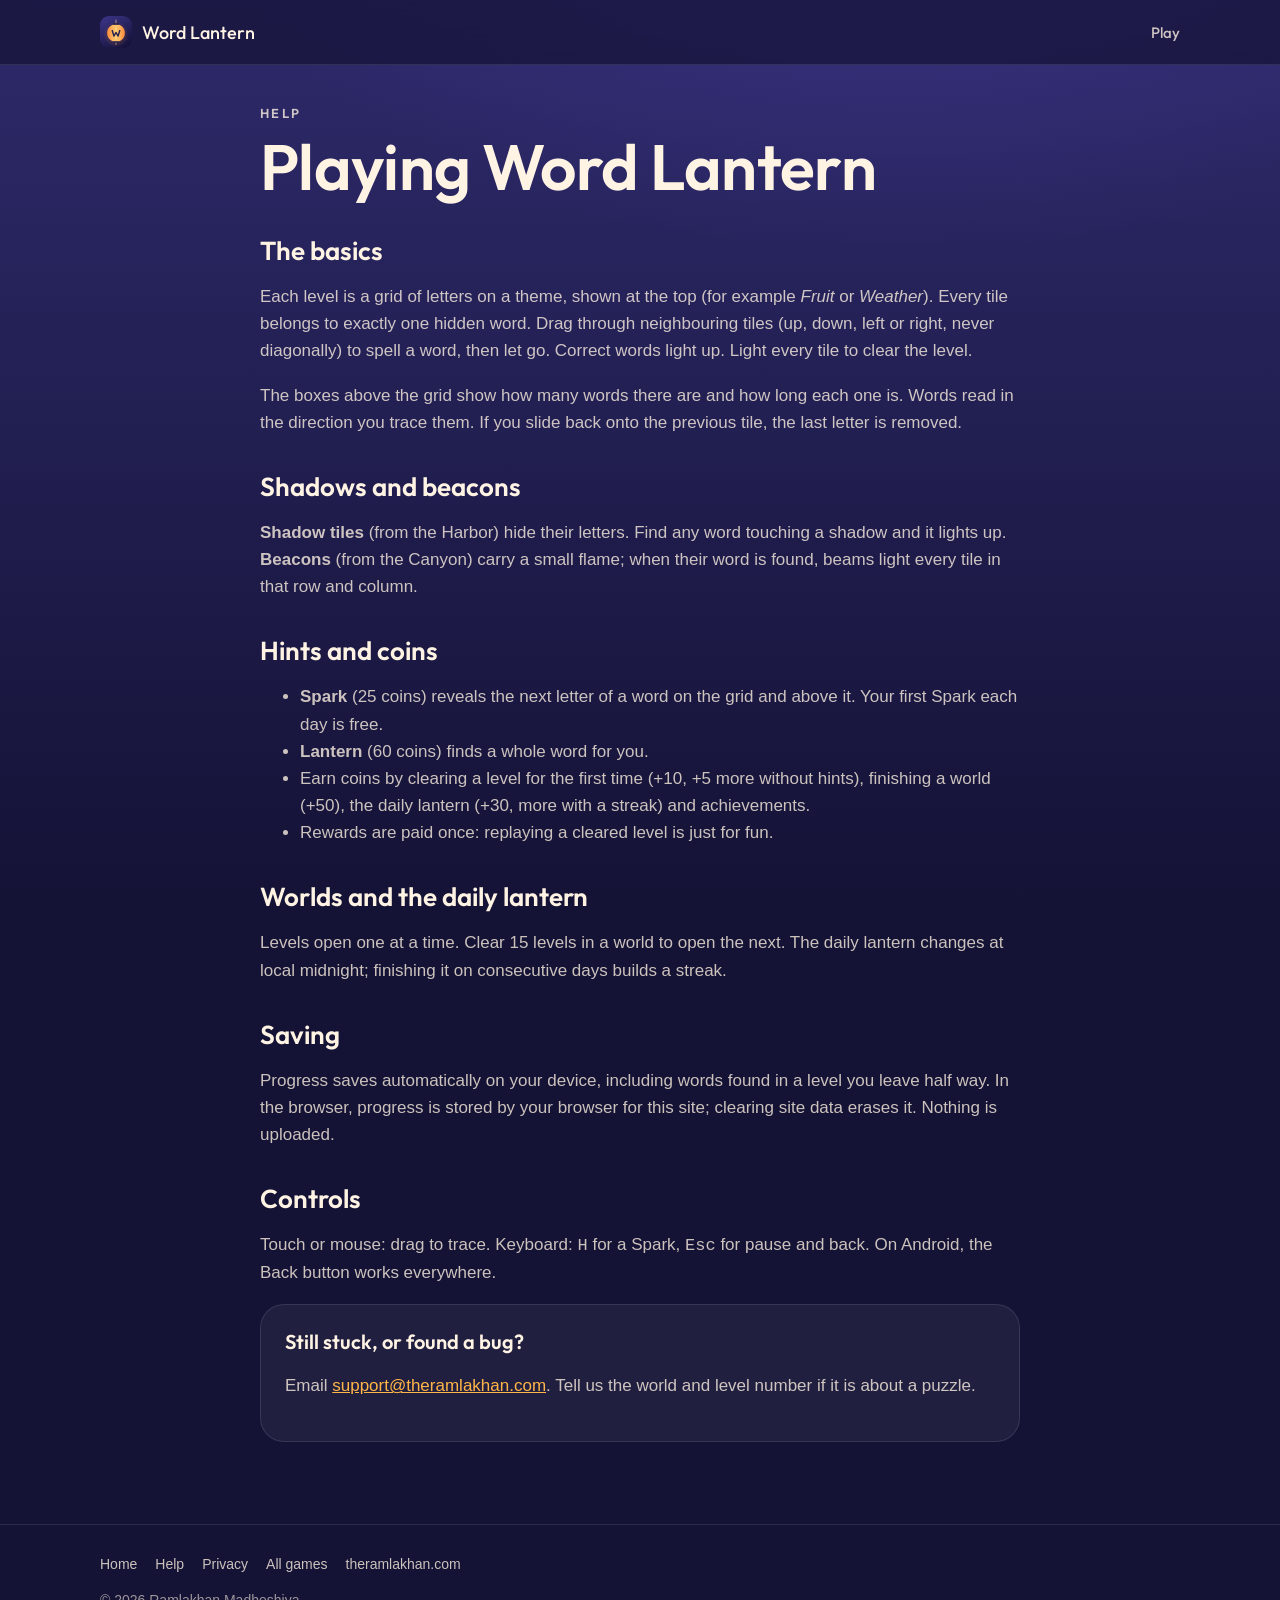
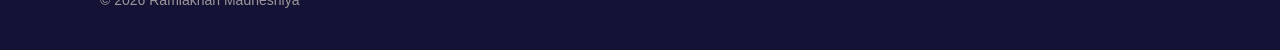
==== web/help/index.html @ ef2fd62b "Website pages, export presets, CI publishing and README Co-Authored-By: Claude Opus 5.5 <noreply@ant" ====
<!doctype html>
<html lang="en">
<head>
<meta charset="utf-8">
<meta name="viewport" content="width=device-width, initial-scale=1, viewport-fit=cover">
<title>Word Lantern Help</title>
<meta name="description" content="How to play Word Lantern, hints and coins, saving, and how to get in touch.">
<meta name="theme-color" content="#141235">
<link rel="icon" href="../icon.svg" type="image/svg+xml">
<link rel="preconnect" href="https://fonts.googleapis.com">
<link rel="preconnect" href="https://fonts.gstatic.com" crossorigin>
<link href="https://fonts.googleapis.com/css2?family=Outfit:wght@400;500;600;700&display=swap" rel="stylesheet">
<link rel="stylesheet" href="../assets/site.css">
</head>
<body>
<header class="nav">
  <div class="container nav-inner">
    <a class="wordmark" href="../"><img src="../images/icon-512.png" alt="" width="32" height="32"><span>Word Lantern</span></a>
    <a class="link" href="../play/">Play</a>
  </div>
</header>
<main class="container doc">
  <p class="eyebrow">Help</p>
  <h1>Playing Word Lantern</h1>

  <h2>The basics</h2>
  <p>Each level is a grid of letters on a theme, shown at the top (for example <em>Fruit</em> or <em>Weather</em>). Every tile belongs to exactly one hidden word. Drag through neighbouring tiles (up, down, left or right, never diagonally) to spell a word, then let go. Correct words light up. Light every tile to clear the level.</p>
  <p>The boxes above the grid show how many words there are and how long each one is. Words read in the direction you trace them. If you slide back onto the previous tile, the last letter is removed.</p>

  <h2>Shadows and beacons</h2>
  <p><strong>Shadow tiles</strong> (from the Harbor) hide their letters. Find any word touching a shadow and it lights up. <strong>Beacons</strong> (from the Canyon) carry a small flame; when their word is found, beams light every tile in that row and column.</p>

  <h2>Hints and coins</h2>
  <ul>
    <li><strong>Spark</strong> (25 coins) reveals the next letter of a word on the grid and above it. Your first Spark each day is free.</li>
    <li><strong>Lantern</strong> (60 coins) finds a whole word for you.</li>
    <li>Earn coins by clearing a level for the first time (+10, +5 more without hints), finishing a world (+50), the daily lantern (+30, more with a streak) and achievements.</li>
    <li>Rewards are paid once: replaying a cleared level is just for fun.</li>
  </ul>

  <h2>Worlds and the daily lantern</h2>
  <p>Levels open one at a time. Clear 15 levels in a world to open the next. The daily lantern changes at local midnight; finishing it on consecutive days builds a streak.</p>

  <h2>Saving</h2>
  <p>Progress saves automatically on your device, including words found in a level you leave half way. In the browser, progress is stored by your browser for this site; clearing site data erases it. Nothing is uploaded.</p>

  <h2>Controls</h2>
  <p>Touch or mouse: drag to trace. Keyboard: <kbd>H</kbd> for a Spark, <kbd>Esc</kbd> for pause and back. On Android, the Back button works everywhere.</p>

  <div class="card">
    <h3>Still stuck, or found a bug?</h3>
    <p>Email <a href="mailto:support@theramlakhan.com?subject=Word%20Lantern%20help">support@theramlakhan.com</a>. Tell us the world and level number if it is about a puzzle.</p>
  </div>
</main>
<footer class="footer">
  <div class="container">
    <div class="footer-top">
      <nav class="footer-links" aria-label="Site"><a href="../">Home</a> <a href="./" aria-current="page">Help</a> <a href="../privacy/">Privacy</a> <a href="/games/">All games</a> <a href="https://theramlakhan.com/">theramlakhan.com</a></nav>
    </div>
    <p class="footer-meta">© 2026 Ramlakhan Madheshiya</p>
  </div>
</footer>
</body>
</html>
---- web/assets/site.css ----
/* Word Lantern site. Night sky, paper tiles, lantern light. */
:root {
  --sky: #141235;
  --sky-2: #2E2A6B;
  --card: rgba(255, 255, 255, .06);
  --line: rgba(255, 255, 255, .10);
  --ink: #FFF4E3;
  --ink-2: rgba(255, 244, 227, .78);
  --ink-3: rgba(255, 244, 227, .58);
  --amber: #FFB547;
  --paper: #FBF1DE;
  --paper-ink: #2A2350;
  --violet: #C9A7FF;
  --display: "Outfit", -apple-system, BlinkMacSystemFont, "Segoe UI", system-ui, sans-serif;
  --text: -apple-system, BlinkMacSystemFont, "Segoe UI", Inter, Roboto, "Helvetica Neue", Arial, system-ui, sans-serif;
  --gutter: 20px;
  color-scheme: dark;
}
* { box-sizing: border-box; }
html { -webkit-text-size-adjust: 100%; }
body {
  margin: 0;
  background: radial-gradient(1200px 700px at 70% -10%, #3B3485 0%, transparent 60%), linear-gradient(180deg, var(--sky-2) 0%, var(--sky) 55%);
  background-color: var(--sky);
  color: var(--ink);
  font: 17px/1.6 var(--text);
  min-height: 100vh;
}
a { color: var(--amber); }
img { max-width: 100%; display: block; }
.container { width: min(1080px, 100% - 2 * var(--gutter)); margin-inline: auto; }
.skip { position: absolute; left: -999px; }
.skip:focus { left: 12px; top: 12px; background: var(--paper); color: var(--paper-ink); padding: 8px 12px; border-radius: 10px; z-index: 9; }

.nav { position: sticky; top: 0; z-index: 5; backdrop-filter: blur(14px); background: rgba(20, 18, 53, .7); border-bottom: 1px solid var(--line); }
.nav-inner { display: flex; align-items: center; justify-content: space-between; height: 64px; }
.wordmark { display: inline-flex; align-items: center; gap: 10px; color: var(--ink); text-decoration: none; font: 500 18px var(--display); }
.wordmark img { width: 32px; height: 32px; border-radius: 9px; }
.nav .link { color: var(--ink-2); text-decoration: none; font: 500 15px var(--display); }
.nav .link:hover { color: var(--ink); }

.hero { padding: 56px 0 24px; display: grid; gap: 40px; grid-template-columns: 1.1fr .9fr; align-items: center; }
.eyebrow { font: 600 13px var(--display); letter-spacing: .18em; text-transform: uppercase; color: var(--amber); margin: 0 0 12px; }
h1 { font: 600 clamp(40px, 6vw, 64px)/1.05 var(--display); margin: 0 0 16px; letter-spacing: -.01em; }
h2 { font: 600 clamp(28px, 3.6vw, 38px)/1.15 var(--display); margin: 0 0 12px; }
h3 { font: 600 20px/1.3 var(--display); margin: 0 0 6px; }
.lede { font-size: 19px; color: var(--ink-2); max-width: 34em; margin: 0 0 24px; }
.btn-row { display: flex; flex-wrap: wrap; gap: 12px; align-items: center; }
.btn { display: inline-flex; align-items: center; gap: 10px; padding: 14px 22px; border-radius: 999px; font: 600 16px var(--display); text-decoration: none; color: var(--ink); background: var(--card); border: 1px solid var(--line); min-height: 50px; }
.btn:hover { background: rgba(255, 255, 255, .1); }
.btn svg { width: 20px; height: 20px; }
.btn-primary { background: var(--amber); color: var(--paper-ink); border-color: transparent; }
.btn-primary:hover { background: #FFC266; }
.meta { color: var(--ink-3); font-size: 14px; margin-top: 14px; }

.phone { border-radius: 30px; overflow: hidden; border: 1px solid var(--line); box-shadow: 0 40px 80px -30px rgba(0, 0, 0, .7), 0 0 80px -20px rgba(255, 181, 71, .25); background: var(--sky); }
.hero .phone { max-width: 340px; margin-inline: auto; }
.shots { display: grid; grid-template-columns: repeat(3, 1fr); gap: 20px; margin: 24px 0 8px; }

section { padding: 48px 0; }
.features { display: grid; grid-template-columns: repeat(3, 1fr); gap: 18px; }
.feature { background: var(--card); border: 1px solid var(--line); border-radius: 24px; padding: 22px; }
.feature p { margin: 0; color: var(--ink-2); }
.tile { display: inline-grid; place-items: center; width: 40px; height: 40px; border-radius: 11px; font: 700 20px var(--display); margin-bottom: 12px; }
.tile.paper { background: var(--paper); color: var(--paper-ink); }
.tile.shadow { background: #1A1540; color: var(--ink-3); border: 1px solid var(--line); }
.tile.beacon { background: var(--paper); color: var(--paper-ink); box-shadow: 0 0 22px rgba(255, 138, 61, .7); }
.tile.lit { background: #FF9F43; color: #fff; }

.doc { max-width: 760px; padding: 40px 0 64px; }
.doc h2 { margin-top: 36px; font-size: 26px; }
.doc p, .doc li { color: var(--ink-2); }
.card { background: var(--card); border: 1px solid var(--line); border-radius: 24px; padding: 24px; margin: 18px 0; }

.footer { border-top: 1px solid var(--line); padding: 28px 0 40px; color: var(--ink-3); font-size: 14px; }
.footer-top { display: flex; flex-wrap: wrap; gap: 16px; justify-content: space-between; align-items: center; }
.footer-links { display: flex; flex-wrap: wrap; gap: 18px; }
.footer-links a { color: var(--ink-2); text-decoration: none; }
.footer-links a:hover { color: var(--ink); }
.footer-meta { margin: 14px 0 0; }

@media (max-width: 820px) {
  .hero { grid-template-columns: 1fr; padding-top: 32px; }
  .hero .phone { max-width: 280px; }
  .features { grid-template-columns: 1fr; }
  .shots { grid-template-columns: repeat(3, minmax(160px, 1fr)); overflow-x: auto; scroll-snap-type: x mandatory; padding-bottom: 8px; }
  .shots .phone { scroll-snap-align: start; }
}
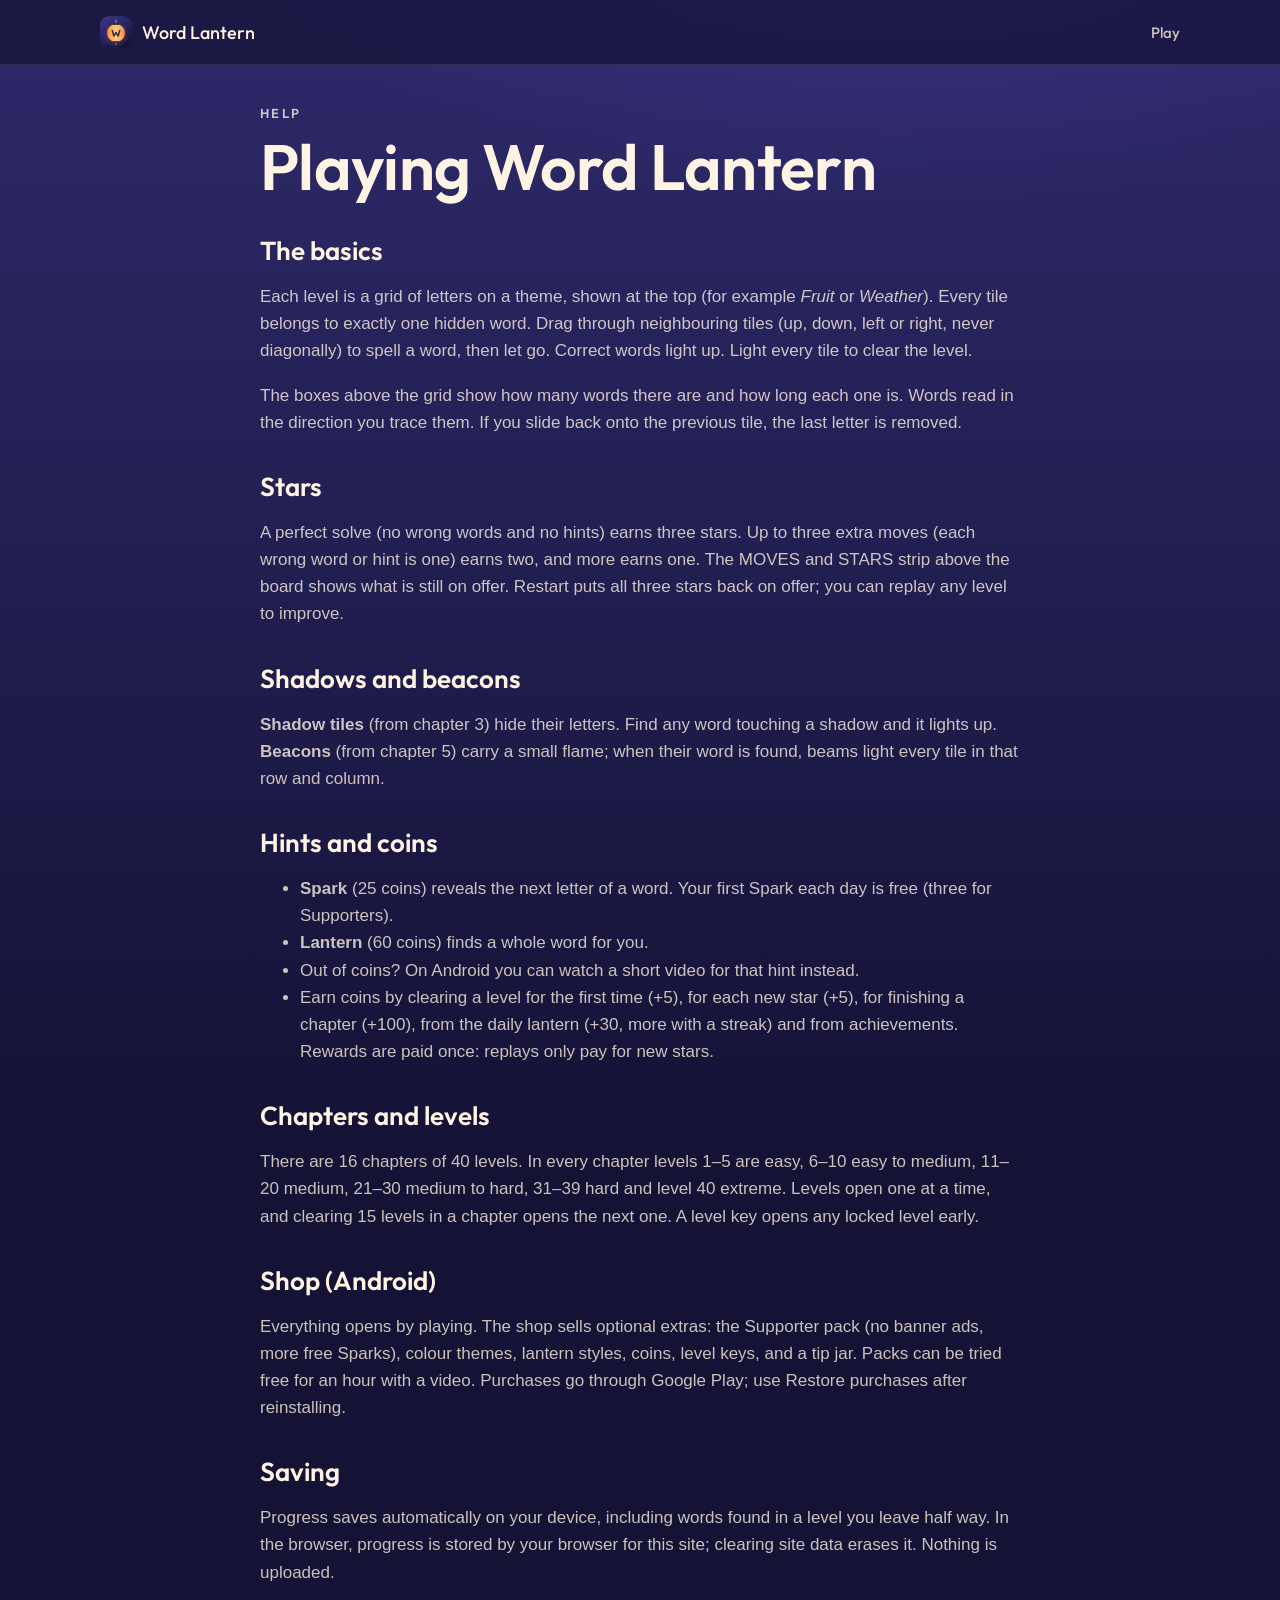
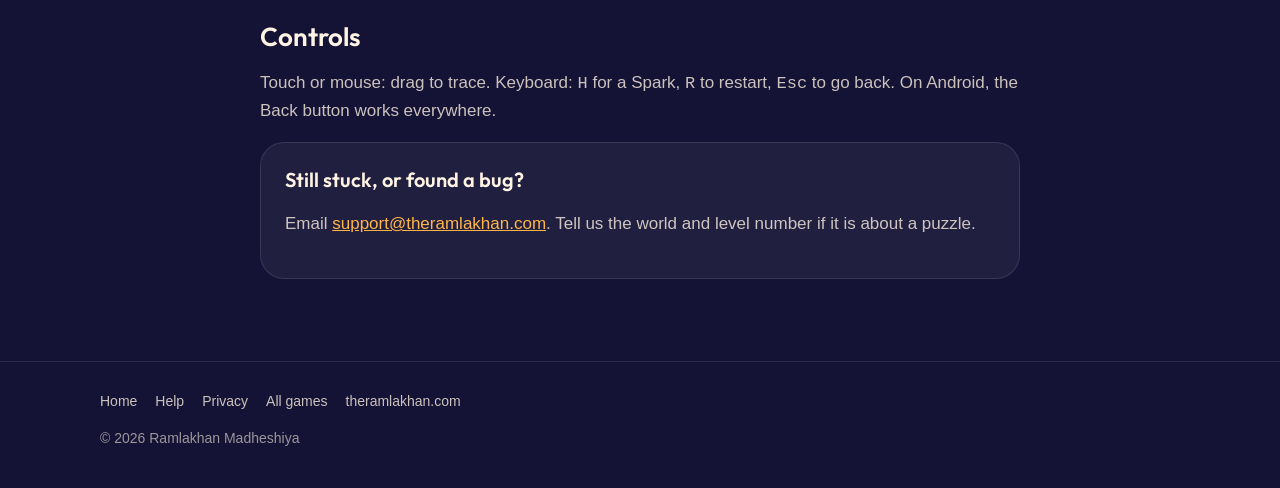
==== commit e0571b8c: "Single Shot-style UI: chapters, levels, shop, settings sliders and themes Header with Back and Setti" ====
--- a/web/help/index.html
+++ b/web/help/index.html
@@ -27,25 +27,31 @@
   <p>Each level is a grid of letters on a theme, shown at the top (for example <em>Fruit</em> or <em>Weather</em>). Every tile belongs to exactly one hidden word. Drag through neighbouring tiles (up, down, left or right, never diagonally) to spell a word, then let go. Correct words light up. Light every tile to clear the level.</p>
   <p>The boxes above the grid show how many words there are and how long each one is. Words read in the direction you trace them. If you slide back onto the previous tile, the last letter is removed.</p>
 
+  <h2>Stars</h2>
+  <p>A perfect solve (no wrong words and no hints) earns three stars. Up to three extra moves (each wrong word or hint is one) earns two, and more earns one. The MOVES and STARS strip above the board shows what is still on offer. Restart puts all three stars back on offer; you can replay any level to improve.</p>
+
   <h2>Shadows and beacons</h2>
-  <p><strong>Shadow tiles</strong> (from the Harbor) hide their letters. Find any word touching a shadow and it lights up. <strong>Beacons</strong> (from the Canyon) carry a small flame; when their word is found, beams light every tile in that row and column.</p>
+  <p><strong>Shadow tiles</strong> (from chapter 3) hide their letters. Find any word touching a shadow and it lights up. <strong>Beacons</strong> (from chapter 5) carry a small flame; when their word is found, beams light every tile in that row and column.</p>
 
   <h2>Hints and coins</h2>
   <ul>
-    <li><strong>Spark</strong> (25 coins) reveals the next letter of a word on the grid and above it. Your first Spark each day is free.</li>
+    <li><strong>Spark</strong> (25 coins) reveals the next letter of a word. Your first Spark each day is free (three for Supporters).</li>
     <li><strong>Lantern</strong> (60 coins) finds a whole word for you.</li>
-    <li>Earn coins by clearing a level for the first time (+10, +5 more without hints), finishing a world (+50), the daily lantern (+30, more with a streak) and achievements.</li>
-    <li>Rewards are paid once: replaying a cleared level is just for fun.</li>
+    <li>Out of coins? On Android you can watch a short video for that hint instead.</li>
+    <li>Earn coins by clearing a level for the first time (+5), for each new star (+5), for finishing a chapter (+100), from the daily lantern (+30, more with a streak) and from achievements. Rewards are paid once: replays only pay for new stars.</li>
   </ul>
 
-  <h2>Worlds and the daily lantern</h2>
-  <p>Levels open one at a time. Clear 15 levels in a world to open the next. The daily lantern changes at local midnight; finishing it on consecutive days builds a streak.</p>
+  <h2>Chapters and levels</h2>
+  <p>There are 16 chapters of 40 levels. In every chapter levels 1–5 are easy, 6–10 easy to medium, 11–20 medium, 21–30 medium to hard, 31–39 hard and level 40 extreme. Levels open one at a time, and clearing 15 levels in a chapter opens the next one. A level key opens any locked level early.</p>
+
+  <h2>Shop (Android)</h2>
+  <p>Everything opens by playing. The shop sells optional extras: the Supporter pack (no banner ads, more free Sparks), colour themes, lantern styles, coins, level keys, and a tip jar. Packs can be tried free for an hour with a video. Purchases go through Google Play; use Restore purchases after reinstalling.</p>
 
   <h2>Saving</h2>
   <p>Progress saves automatically on your device, including words found in a level you leave half way. In the browser, progress is stored by your browser for this site; clearing site data erases it. Nothing is uploaded.</p>
 
   <h2>Controls</h2>
-  <p>Touch or mouse: drag to trace. Keyboard: <kbd>H</kbd> for a Spark, <kbd>Esc</kbd> for pause and back. On Android, the Back button works everywhere.</p>
+  <p>Touch or mouse: drag to trace. Keyboard: <kbd>H</kbd> for a Spark, <kbd>R</kbd> to restart, <kbd>Esc</kbd> to go back. On Android, the Back button works everywhere.</p>
 
   <div class="card">
     <h3>Still stuck, or found a bug?</h3>
--- a/web/assets/site.css
+++ b/web/assets/site.css
@@ -27,7 +27,7 @@
   min-height: 100vh;
 }
 a { color: var(--amber); }
-img { max-width: 100%; display: block; }
+img { max-width: 100%; height: auto; display: block; }
 .container { width: min(1080px, 100% - 2 * var(--gutter)); margin-inline: auto; }
 .skip { position: absolute; left: -999px; }
 .skip:focus { left: 12px; top: 12px; background: var(--paper); color: var(--paper-ink); padding: 8px 12px; border-radius: 10px; z-index: 9; }
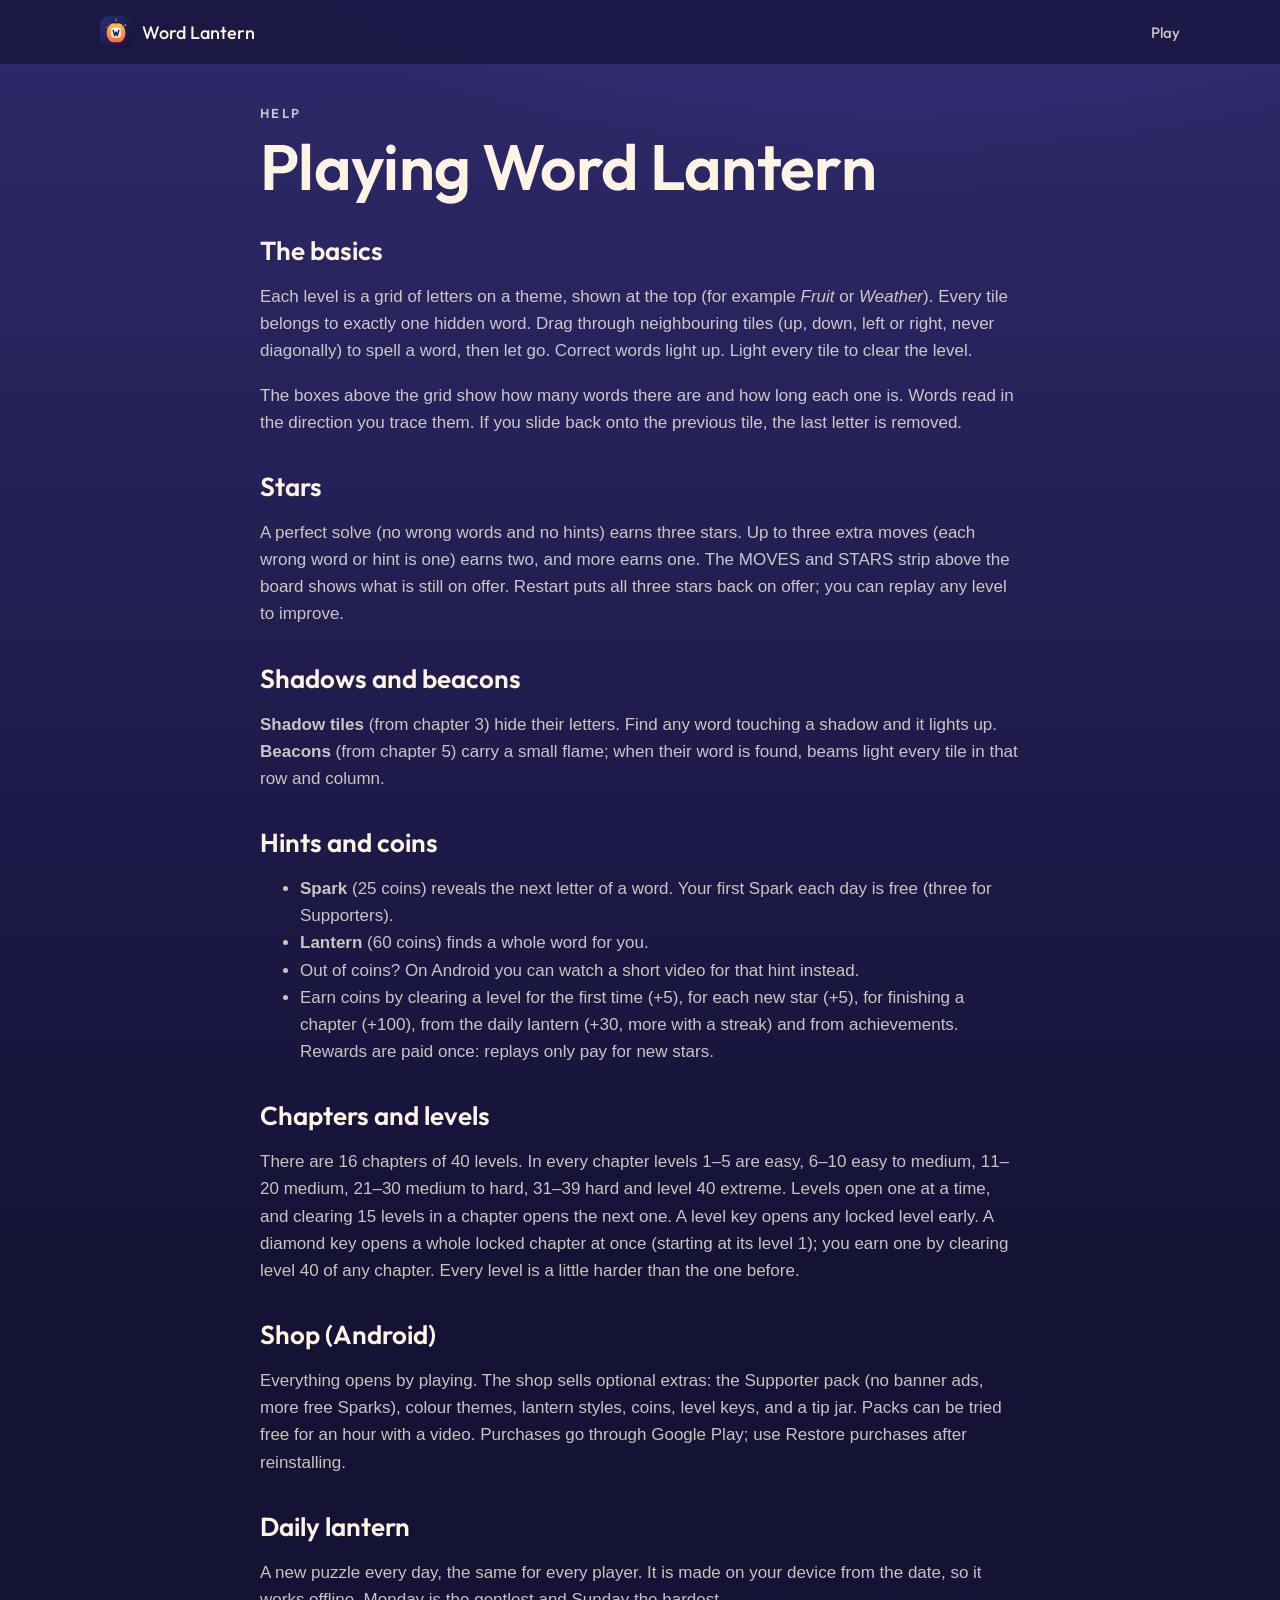
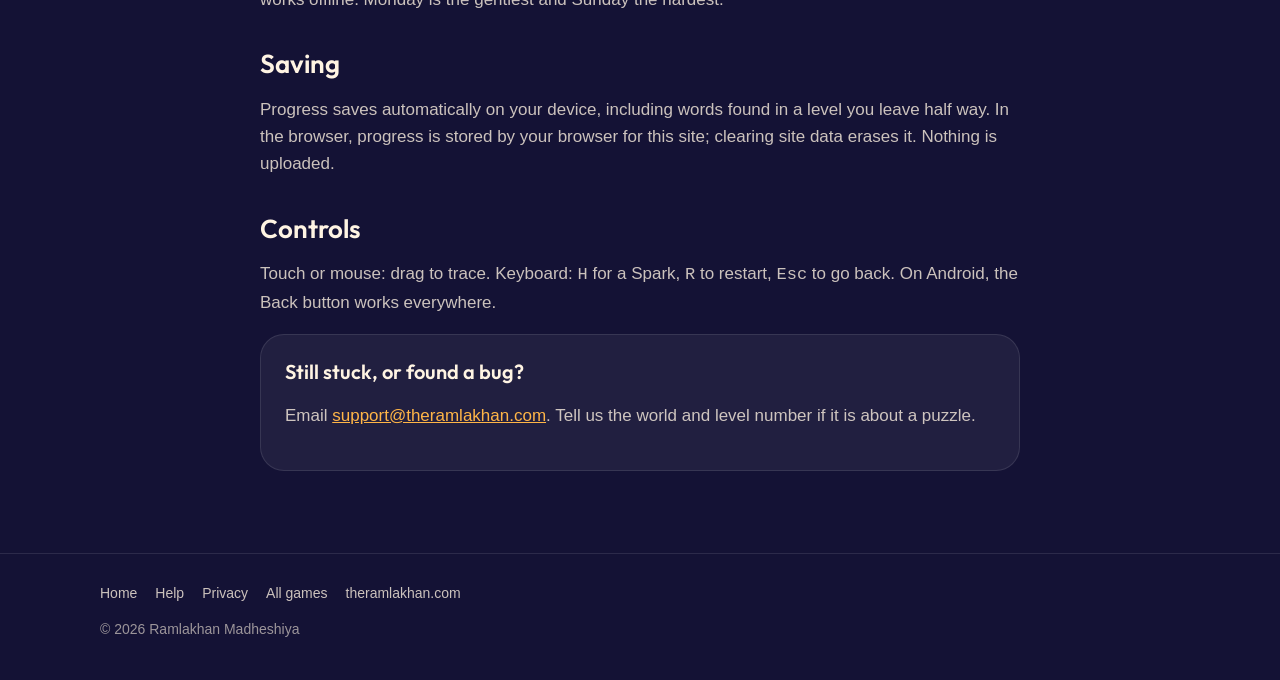
==== commit b497bd11: "New logo, full-app themes, steady buttons, date-built dailies, smooth difficulty, diamond keys - New" ====
--- a/web/help/index.html
+++ b/web/help/index.html
@@ -42,10 +42,13 @@
   </ul>
 
   <h2>Chapters and levels</h2>
-  <p>There are 16 chapters of 40 levels. In every chapter levels 1–5 are easy, 6–10 easy to medium, 11–20 medium, 21–30 medium to hard, 31–39 hard and level 40 extreme. Levels open one at a time, and clearing 15 levels in a chapter opens the next one. A level key opens any locked level early.</p>
+  <p>There are 16 chapters of 40 levels. In every chapter levels 1–5 are easy, 6–10 easy to medium, 11–20 medium, 21–30 medium to hard, 31–39 hard and level 40 extreme. Levels open one at a time, and clearing 15 levels in a chapter opens the next one. A level key opens any locked level early. A diamond key opens a whole locked chapter at once (starting at its level 1); you earn one by clearing level 40 of any chapter. Every level is a little harder than the one before.</p>
 
   <h2>Shop (Android)</h2>
   <p>Everything opens by playing. The shop sells optional extras: the Supporter pack (no banner ads, more free Sparks), colour themes, lantern styles, coins, level keys, and a tip jar. Packs can be tried free for an hour with a video. Purchases go through Google Play; use Restore purchases after reinstalling.</p>
+
+  <h2>Daily lantern</h2>
+  <p>A new puzzle every day, the same for every player. It is made on your device from the date, so it works offline. Monday is the gentlest and Sunday the hardest.</p>
 
   <h2>Saving</h2>
   <p>Progress saves automatically on your device, including words found in a level you leave half way. In the browser, progress is stored by your browser for this site; clearing site data erases it. Nothing is uploaded.</p>
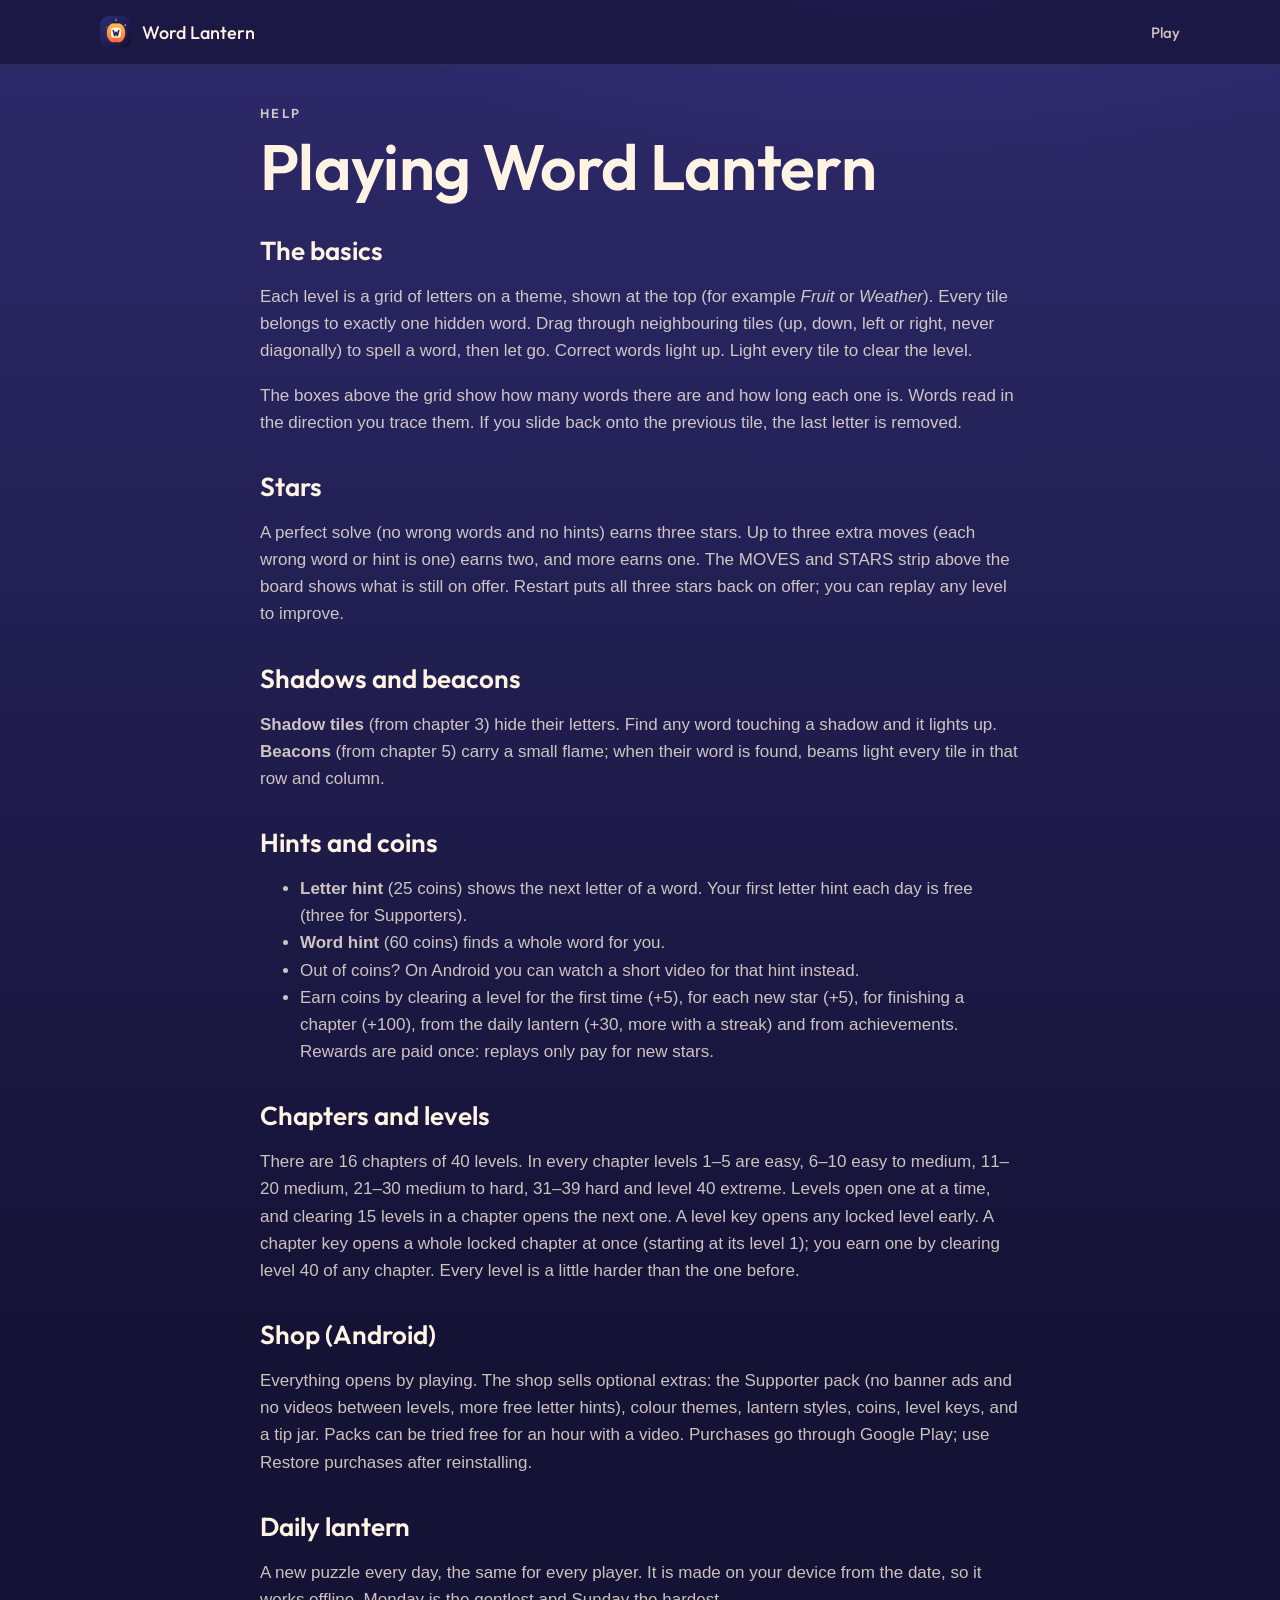
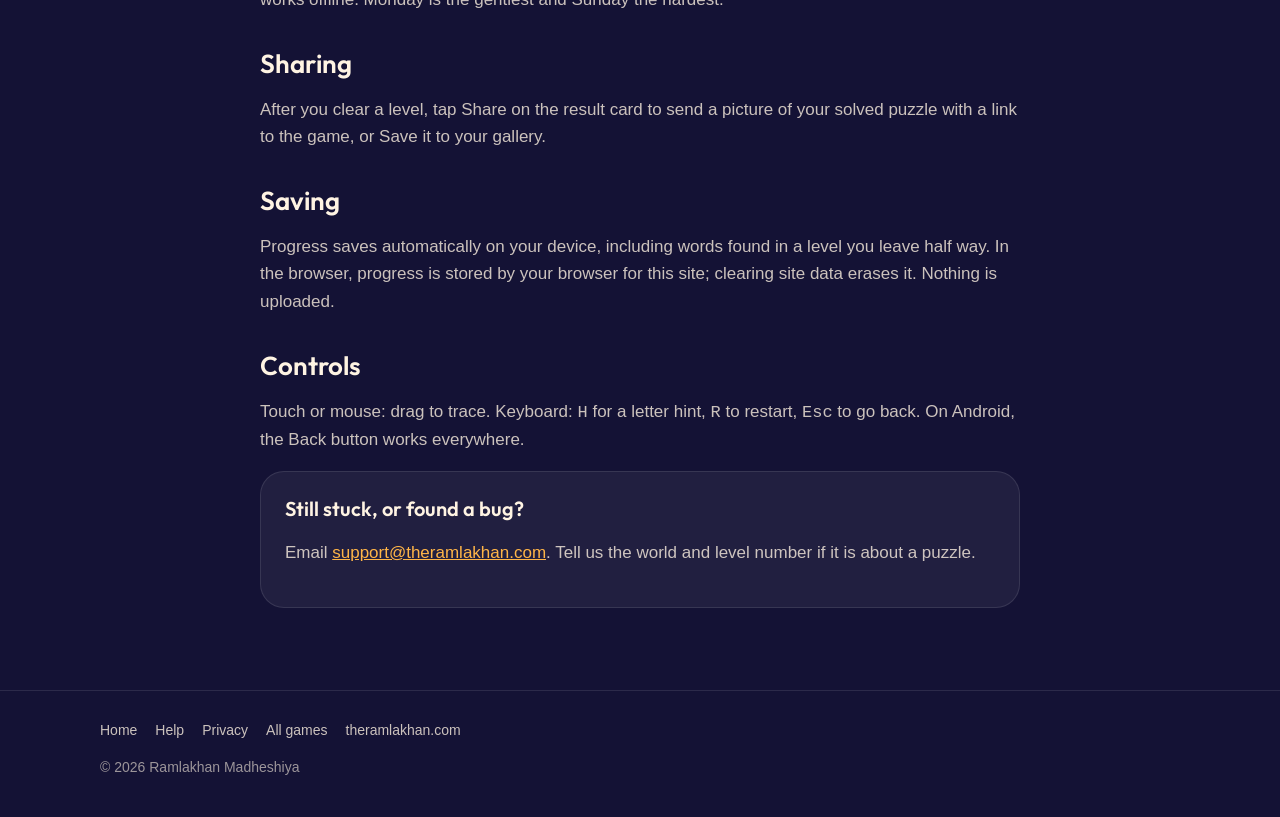
==== commit 664d8e35: "Appearance slider, video every 5 levels, sharing, chapter keys, more coins, clearer hints - Settings" ====
--- a/web/help/index.html
+++ b/web/help/index.html
@@ -35,26 +35,29 @@
 
   <h2>Hints and coins</h2>
   <ul>
-    <li><strong>Spark</strong> (25 coins) reveals the next letter of a word. Your first Spark each day is free (three for Supporters).</li>
-    <li><strong>Lantern</strong> (60 coins) finds a whole word for you.</li>
+    <li><strong>Letter hint</strong> (25 coins) shows the next letter of a word. Your first letter hint each day is free (three for Supporters).</li>
+    <li><strong>Word hint</strong> (60 coins) finds a whole word for you.</li>
     <li>Out of coins? On Android you can watch a short video for that hint instead.</li>
     <li>Earn coins by clearing a level for the first time (+5), for each new star (+5), for finishing a chapter (+100), from the daily lantern (+30, more with a streak) and from achievements. Rewards are paid once: replays only pay for new stars.</li>
   </ul>
 
   <h2>Chapters and levels</h2>
-  <p>There are 16 chapters of 40 levels. In every chapter levels 1–5 are easy, 6–10 easy to medium, 11–20 medium, 21–30 medium to hard, 31–39 hard and level 40 extreme. Levels open one at a time, and clearing 15 levels in a chapter opens the next one. A level key opens any locked level early. A diamond key opens a whole locked chapter at once (starting at its level 1); you earn one by clearing level 40 of any chapter. Every level is a little harder than the one before.</p>
+  <p>There are 16 chapters of 40 levels. In every chapter levels 1–5 are easy, 6–10 easy to medium, 11–20 medium, 21–30 medium to hard, 31–39 hard and level 40 extreme. Levels open one at a time, and clearing 15 levels in a chapter opens the next one. A level key opens any locked level early. A chapter key opens a whole locked chapter at once (starting at its level 1); you earn one by clearing level 40 of any chapter. Every level is a little harder than the one before.</p>
 
   <h2>Shop (Android)</h2>
-  <p>Everything opens by playing. The shop sells optional extras: the Supporter pack (no banner ads, more free Sparks), colour themes, lantern styles, coins, level keys, and a tip jar. Packs can be tried free for an hour with a video. Purchases go through Google Play; use Restore purchases after reinstalling.</p>
+  <p>Everything opens by playing. The shop sells optional extras: the Supporter pack (no banner ads and no videos between levels, more free letter hints), colour themes, lantern styles, coins, level keys, and a tip jar. Packs can be tried free for an hour with a video. Purchases go through Google Play; use Restore purchases after reinstalling.</p>
 
   <h2>Daily lantern</h2>
   <p>A new puzzle every day, the same for every player. It is made on your device from the date, so it works offline. Monday is the gentlest and Sunday the hardest.</p>
+
+  <h2>Sharing</h2>
+  <p>After you clear a level, tap Share on the result card to send a picture of your solved puzzle with a link to the game, or Save it to your gallery.</p>
 
   <h2>Saving</h2>
   <p>Progress saves automatically on your device, including words found in a level you leave half way. In the browser, progress is stored by your browser for this site; clearing site data erases it. Nothing is uploaded.</p>
 
   <h2>Controls</h2>
-  <p>Touch or mouse: drag to trace. Keyboard: <kbd>H</kbd> for a Spark, <kbd>R</kbd> to restart, <kbd>Esc</kbd> to go back. On Android, the Back button works everywhere.</p>
+  <p>Touch or mouse: drag to trace. Keyboard: <kbd>H</kbd> for a letter hint, <kbd>R</kbd> to restart, <kbd>Esc</kbd> to go back. On Android, the Back button works everywhere.</p>
 
   <div class="card">
     <h3>Still stuck, or found a bug?</h3>
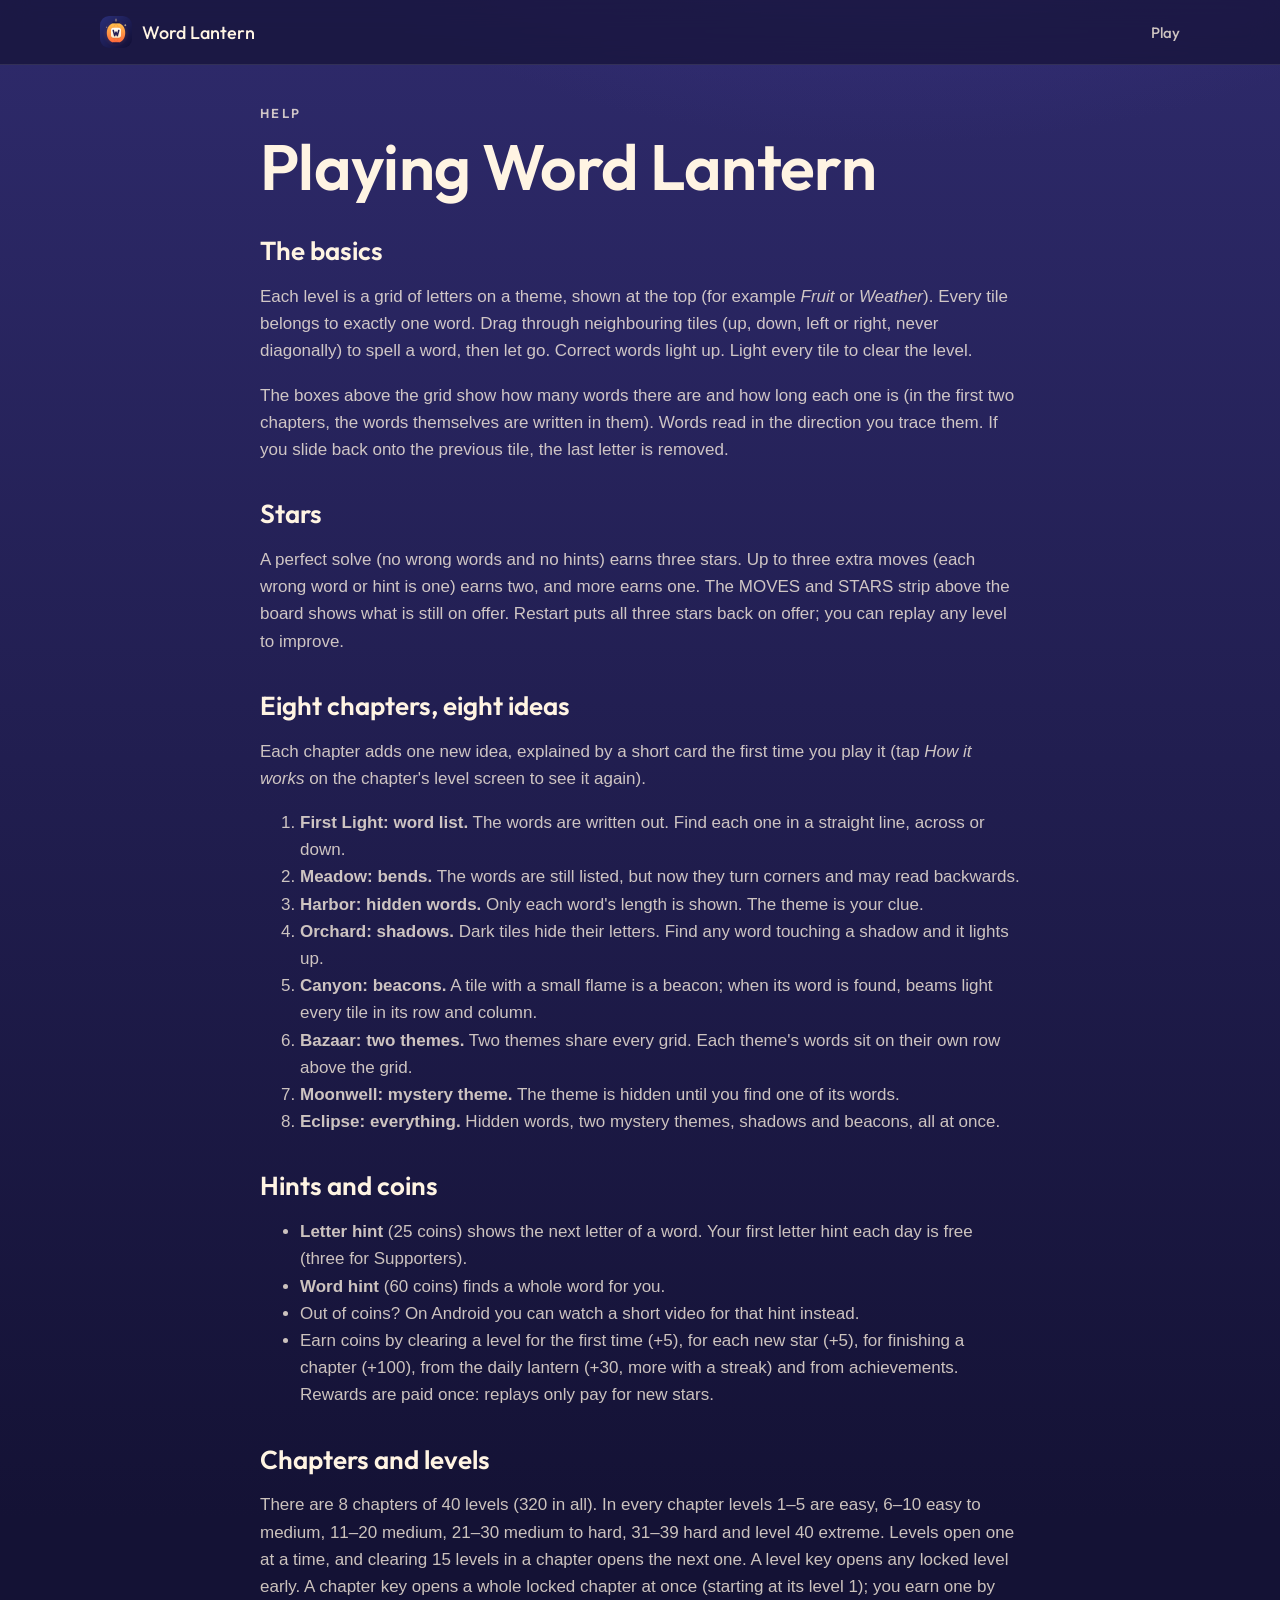
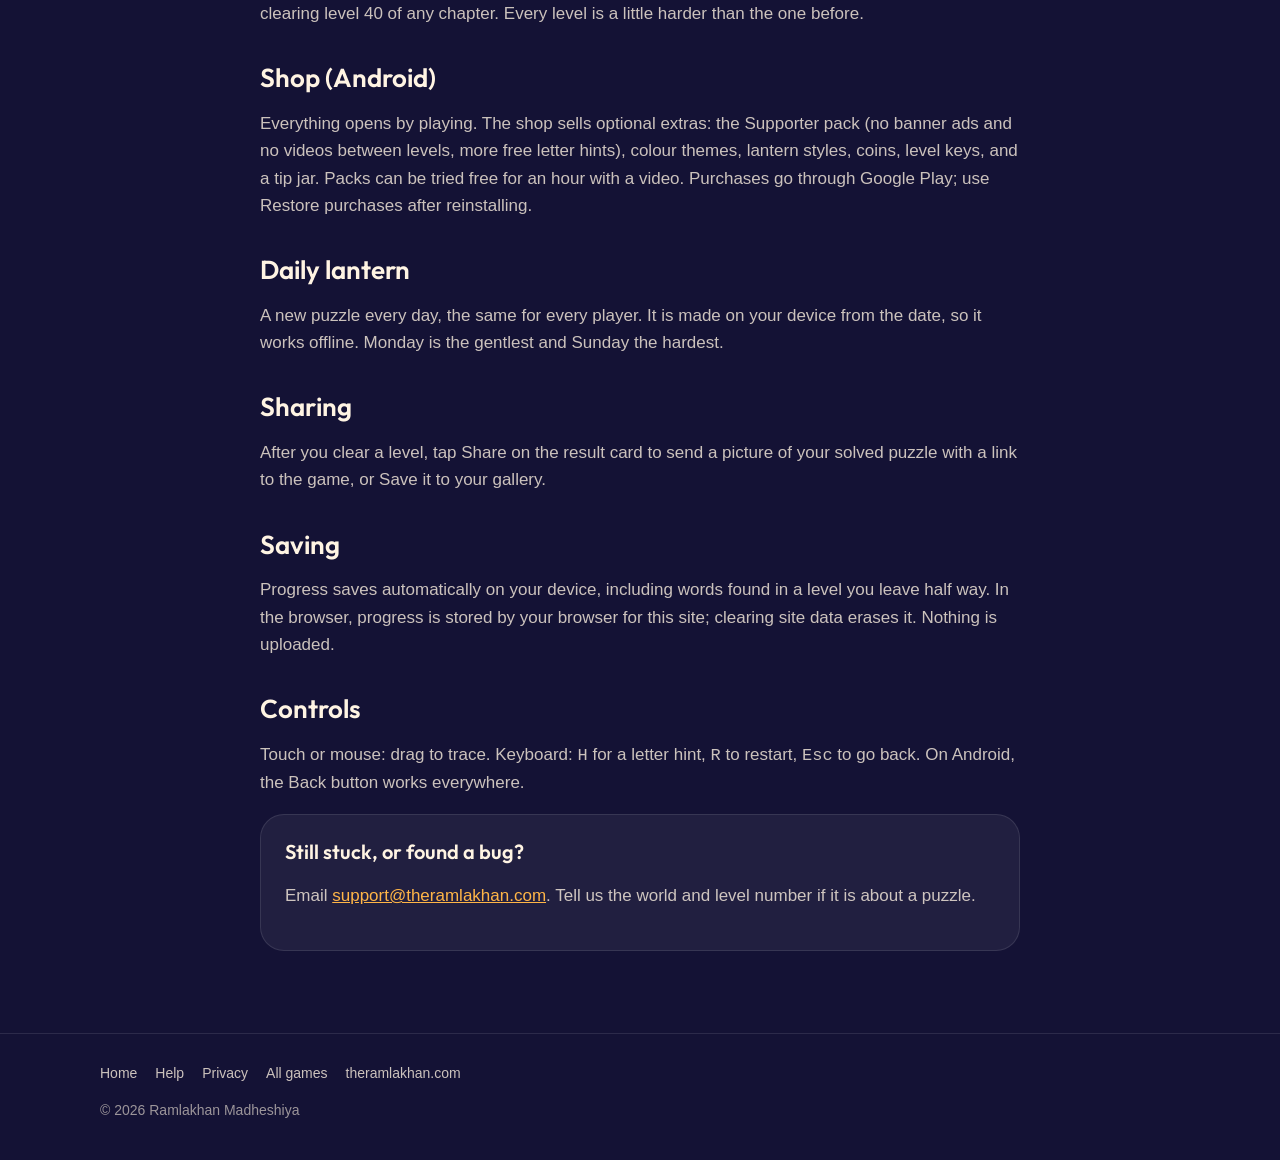
==== commit a98c736d: "8 chapters, one idea each: word list, bends, hidden words, shadows, beacons, two themes, mystery the" ====
--- a/web/help/index.html
+++ b/web/help/index.html
@@ -24,14 +24,24 @@
   <h1>Playing Word Lantern</h1>
 
   <h2>The basics</h2>
-  <p>Each level is a grid of letters on a theme, shown at the top (for example <em>Fruit</em> or <em>Weather</em>). Every tile belongs to exactly one hidden word. Drag through neighbouring tiles (up, down, left or right, never diagonally) to spell a word, then let go. Correct words light up. Light every tile to clear the level.</p>
-  <p>The boxes above the grid show how many words there are and how long each one is. Words read in the direction you trace them. If you slide back onto the previous tile, the last letter is removed.</p>
+  <p>Each level is a grid of letters on a theme, shown at the top (for example <em>Fruit</em> or <em>Weather</em>). Every tile belongs to exactly one word. Drag through neighbouring tiles (up, down, left or right, never diagonally) to spell a word, then let go. Correct words light up. Light every tile to clear the level.</p>
+  <p>The boxes above the grid show how many words there are and how long each one is (in the first two chapters, the words themselves are written in them). Words read in the direction you trace them. If you slide back onto the previous tile, the last letter is removed.</p>
 
   <h2>Stars</h2>
   <p>A perfect solve (no wrong words and no hints) earns three stars. Up to three extra moves (each wrong word or hint is one) earns two, and more earns one. The MOVES and STARS strip above the board shows what is still on offer. Restart puts all three stars back on offer; you can replay any level to improve.</p>
 
-  <h2>Shadows and beacons</h2>
-  <p><strong>Shadow tiles</strong> (from chapter 3) hide their letters. Find any word touching a shadow and it lights up. <strong>Beacons</strong> (from chapter 5) carry a small flame; when their word is found, beams light every tile in that row and column.</p>
+  <h2>Eight chapters, eight ideas</h2>
+  <p>Each chapter adds one new idea, explained by a short card the first time you play it (tap <em>How it works</em> on the chapter's level screen to see it again).</p>
+  <ol>
+    <li><strong>First Light: word list.</strong> The words are written out. Find each one in a straight line, across or down.</li>
+    <li><strong>Meadow: bends.</strong> The words are still listed, but now they turn corners and may read backwards.</li>
+    <li><strong>Harbor: hidden words.</strong> Only each word's length is shown. The theme is your clue.</li>
+    <li><strong>Orchard: shadows.</strong> Dark tiles hide their letters. Find any word touching a shadow and it lights up.</li>
+    <li><strong>Canyon: beacons.</strong> A tile with a small flame is a beacon; when its word is found, beams light every tile in its row and column.</li>
+    <li><strong>Bazaar: two themes.</strong> Two themes share every grid. Each theme's words sit on their own row above the grid.</li>
+    <li><strong>Moonwell: mystery theme.</strong> The theme is hidden until you find one of its words.</li>
+    <li><strong>Eclipse: everything.</strong> Hidden words, two mystery themes, shadows and beacons, all at once.</li>
+  </ol>
 
   <h2>Hints and coins</h2>
   <ul>
@@ -42,7 +52,7 @@
   </ul>
 
   <h2>Chapters and levels</h2>
-  <p>There are 16 chapters of 40 levels. In every chapter levels 1–5 are easy, 6–10 easy to medium, 11–20 medium, 21–30 medium to hard, 31–39 hard and level 40 extreme. Levels open one at a time, and clearing 15 levels in a chapter opens the next one. A level key opens any locked level early. A chapter key opens a whole locked chapter at once (starting at its level 1); you earn one by clearing level 40 of any chapter. Every level is a little harder than the one before.</p>
+  <p>There are 8 chapters of 40 levels (320 in all). In every chapter levels 1–5 are easy, 6–10 easy to medium, 11–20 medium, 21–30 medium to hard, 31–39 hard and level 40 extreme. Levels open one at a time, and clearing 15 levels in a chapter opens the next one. A level key opens any locked level early. A chapter key opens a whole locked chapter at once (starting at its level 1); you earn one by clearing level 40 of any chapter. Every level is a little harder than the one before.</p>
 
   <h2>Shop (Android)</h2>
   <p>Everything opens by playing. The shop sells optional extras: the Supporter pack (no banner ads and no videos between levels, more free letter hints), colour themes, lantern styles, coins, level keys, and a tip jar. Packs can be tried free for an hour with a video. Purchases go through Google Play; use Restore purchases after reinstalling.</p>
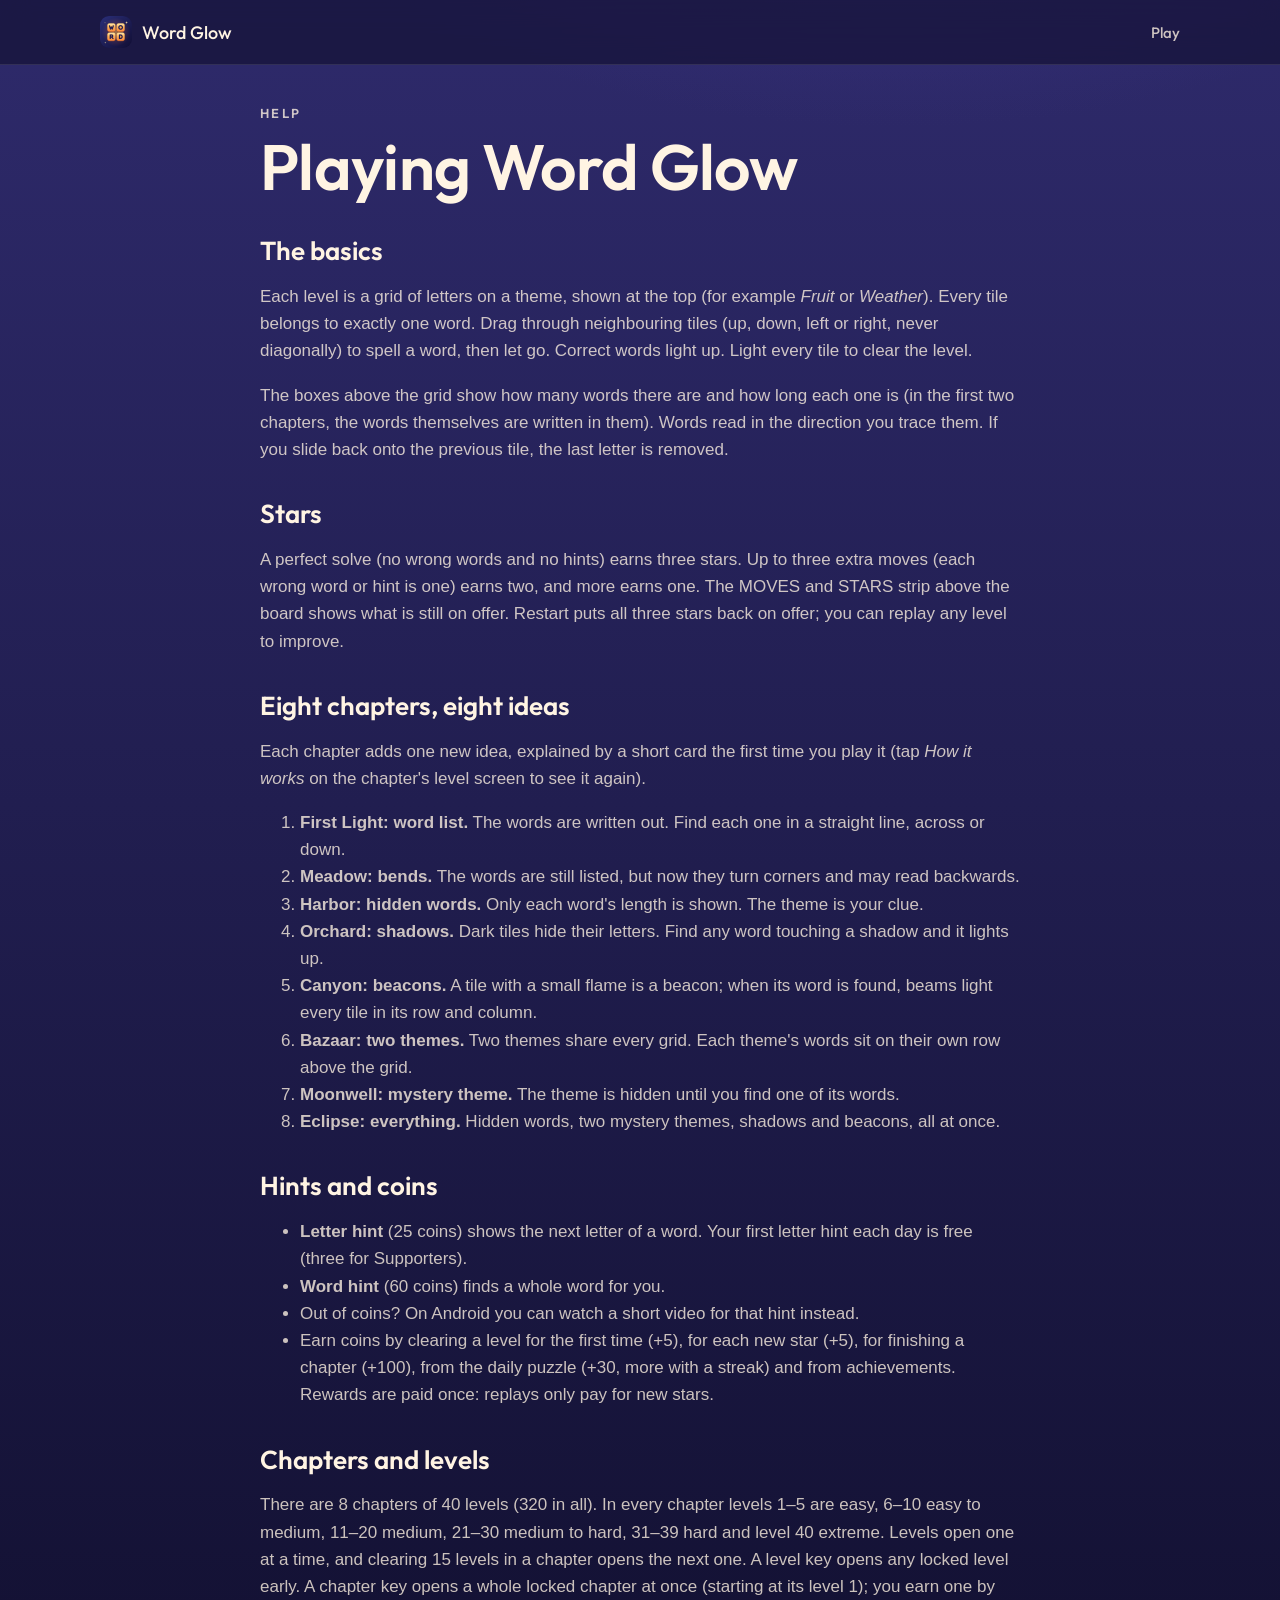
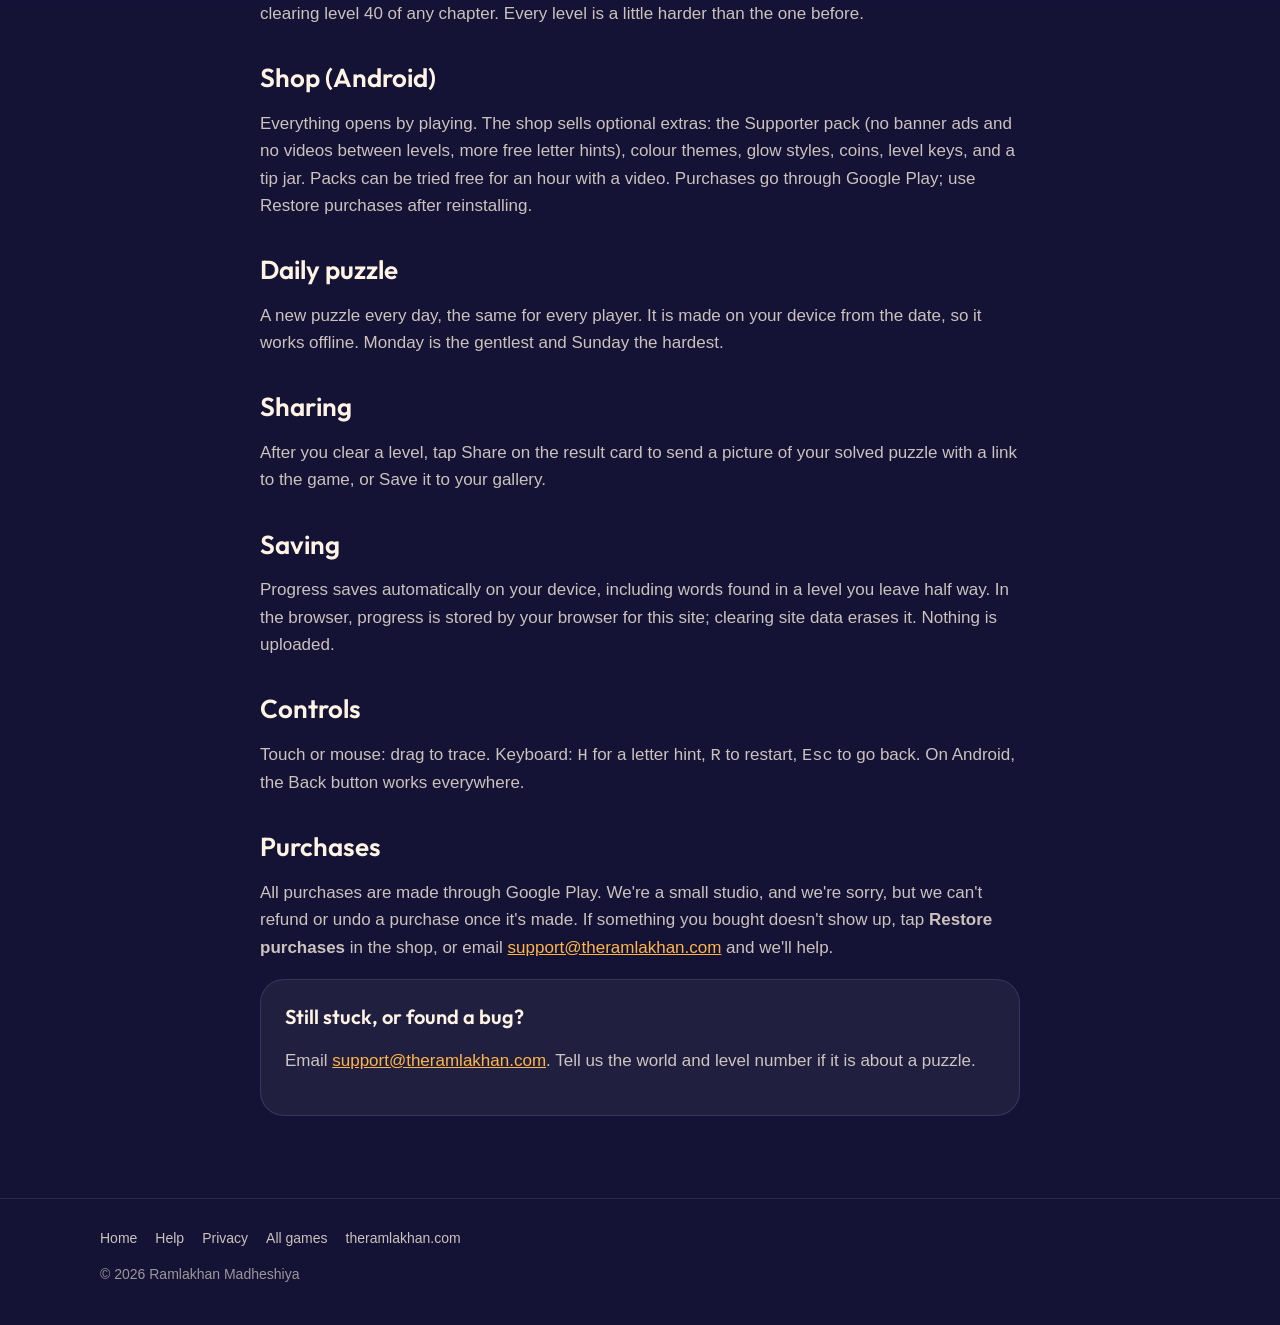
==== commit 7b666130: "Word Glow: new name and logo, tips from ₹10 to ₹10,000 in the player's currency, no-refunds note The" ====
--- a/web/help/index.html
+++ b/web/help/index.html
@@ -3,8 +3,8 @@
 <head>
 <meta charset="utf-8">
 <meta name="viewport" content="width=device-width, initial-scale=1, viewport-fit=cover">
-<title>Word Lantern Help</title>
-<meta name="description" content="How to play Word Lantern, hints and coins, saving, and how to get in touch.">
+<title>Word Glow Help</title>
+<meta name="description" content="How to play Word Glow, hints and coins, saving, and how to get in touch.">
 <meta name="theme-color" content="#141235">
 <link rel="icon" href="../icon.svg" type="image/svg+xml">
 <link rel="preconnect" href="https://fonts.googleapis.com">
@@ -15,13 +15,13 @@
 <body>
 <header class="nav">
   <div class="container nav-inner">
-    <a class="wordmark" href="../"><img src="../images/icon-512.png" alt="" width="32" height="32"><span>Word Lantern</span></a>
+    <a class="wordmark" href="../"><img src="../images/icon-512.png" alt="" width="32" height="32"><span>Word Glow</span></a>
     <a class="link" href="../play/">Play</a>
   </div>
 </header>
 <main class="container doc">
   <p class="eyebrow">Help</p>
-  <h1>Playing Word Lantern</h1>
+  <h1>Playing Word Glow</h1>
 
   <h2>The basics</h2>
   <p>Each level is a grid of letters on a theme, shown at the top (for example <em>Fruit</em> or <em>Weather</em>). Every tile belongs to exactly one word. Drag through neighbouring tiles (up, down, left or right, never diagonally) to spell a word, then let go. Correct words light up. Light every tile to clear the level.</p>
@@ -48,16 +48,16 @@
     <li><strong>Letter hint</strong> (25 coins) shows the next letter of a word. Your first letter hint each day is free (three for Supporters).</li>
     <li><strong>Word hint</strong> (60 coins) finds a whole word for you.</li>
     <li>Out of coins? On Android you can watch a short video for that hint instead.</li>
-    <li>Earn coins by clearing a level for the first time (+5), for each new star (+5), for finishing a chapter (+100), from the daily lantern (+30, more with a streak) and from achievements. Rewards are paid once: replays only pay for new stars.</li>
+    <li>Earn coins by clearing a level for the first time (+5), for each new star (+5), for finishing a chapter (+100), from the daily puzzle (+30, more with a streak) and from achievements. Rewards are paid once: replays only pay for new stars.</li>
   </ul>
 
   <h2>Chapters and levels</h2>
   <p>There are 8 chapters of 40 levels (320 in all). In every chapter levels 1–5 are easy, 6–10 easy to medium, 11–20 medium, 21–30 medium to hard, 31–39 hard and level 40 extreme. Levels open one at a time, and clearing 15 levels in a chapter opens the next one. A level key opens any locked level early. A chapter key opens a whole locked chapter at once (starting at its level 1); you earn one by clearing level 40 of any chapter. Every level is a little harder than the one before.</p>
 
   <h2>Shop (Android)</h2>
-  <p>Everything opens by playing. The shop sells optional extras: the Supporter pack (no banner ads and no videos between levels, more free letter hints), colour themes, lantern styles, coins, level keys, and a tip jar. Packs can be tried free for an hour with a video. Purchases go through Google Play; use Restore purchases after reinstalling.</p>
+  <p>Everything opens by playing. The shop sells optional extras: the Supporter pack (no banner ads and no videos between levels, more free letter hints), colour themes, glow styles, coins, level keys, and a tip jar. Packs can be tried free for an hour with a video. Purchases go through Google Play; use Restore purchases after reinstalling.</p>
 
-  <h2>Daily lantern</h2>
+  <h2>Daily puzzle</h2>
   <p>A new puzzle every day, the same for every player. It is made on your device from the date, so it works offline. Monday is the gentlest and Sunday the hardest.</p>
 
   <h2>Sharing</h2>
@@ -69,9 +69,12 @@
   <h2>Controls</h2>
   <p>Touch or mouse: drag to trace. Keyboard: <kbd>H</kbd> for a letter hint, <kbd>R</kbd> to restart, <kbd>Esc</kbd> to go back. On Android, the Back button works everywhere.</p>
 
+  <h2>Purchases</h2>
+  <p>All purchases are made through Google Play. We're a small studio, and we're sorry, but we can't refund or undo a purchase once it's made. If something you bought doesn't show up, tap <strong>Restore purchases</strong> in the shop, or email <a href="mailto:support@theramlakhan.com">support@theramlakhan.com</a> and we'll help.</p>
+
   <div class="card">
     <h3>Still stuck, or found a bug?</h3>
-    <p>Email <a href="mailto:support@theramlakhan.com?subject=Word%20Lantern%20help">support@theramlakhan.com</a>. Tell us the world and level number if it is about a puzzle.</p>
+    <p>Email <a href="mailto:support@theramlakhan.com?subject=Word%20Glow%20help">support@theramlakhan.com</a>. Tell us the world and level number if it is about a puzzle.</p>
   </div>
 </main>
 <footer class="footer">
